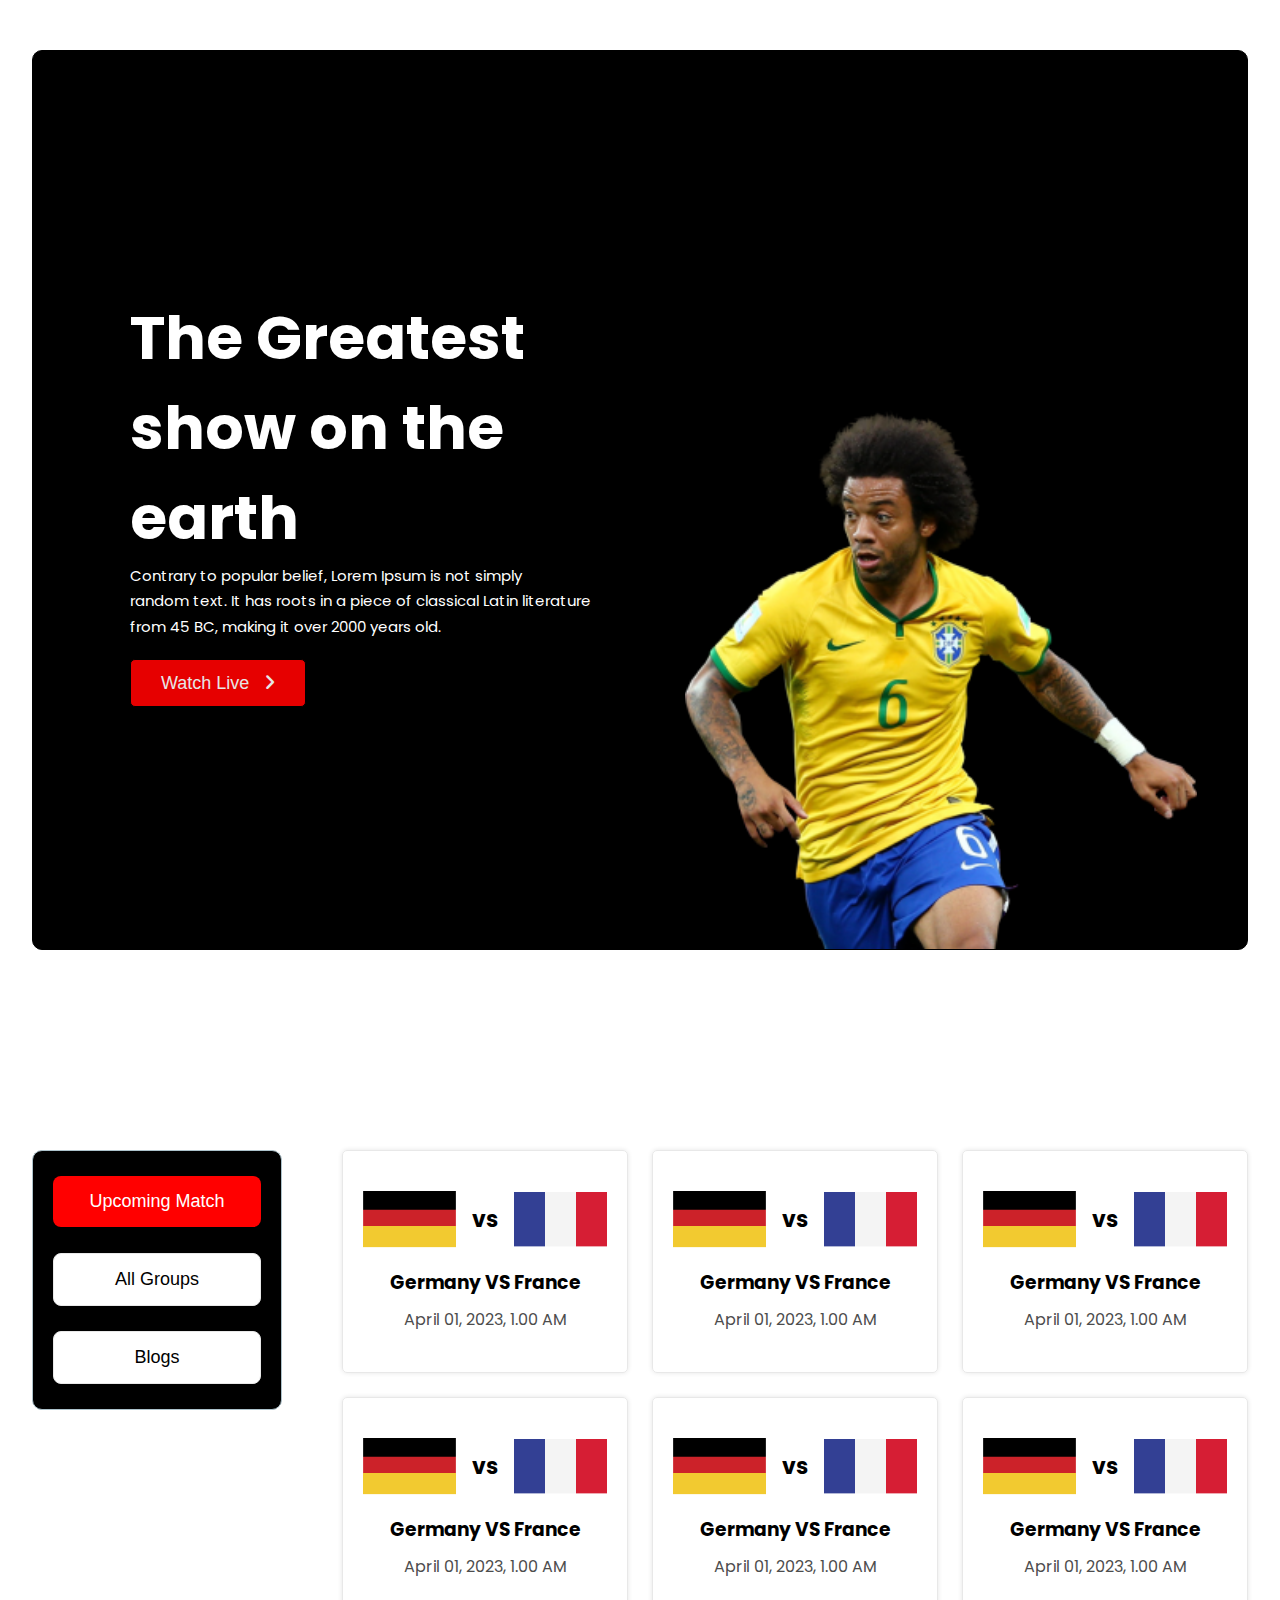
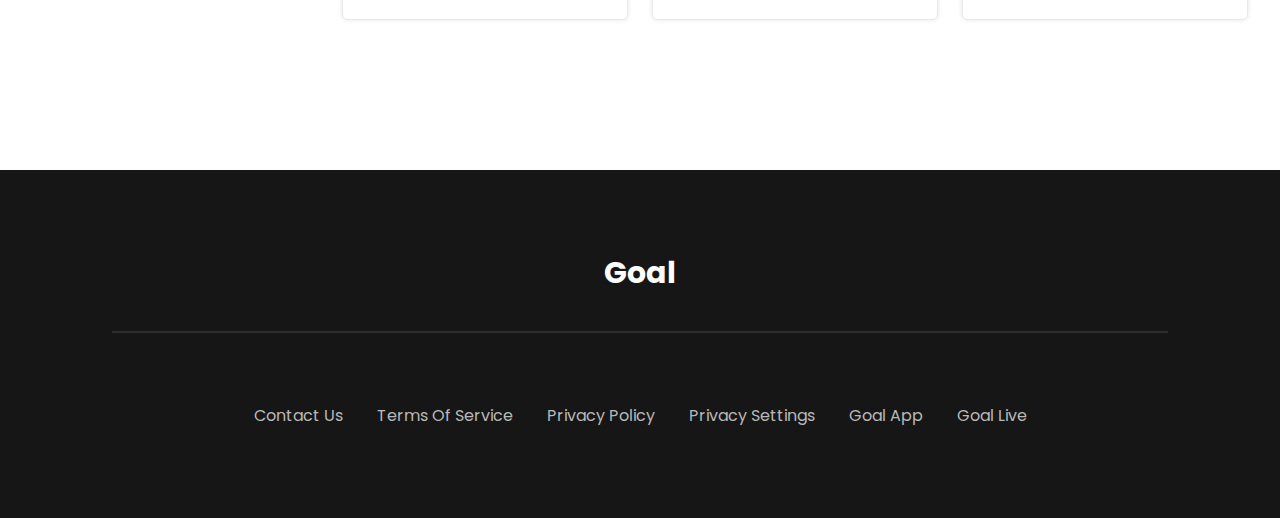
==== upcoming.html @ 45f0592b "tab and mobile responsive" ====
<!DOCTYPE html>
<html lang="en">
<head>
    <meta charset="UTF-8">
    <meta http-equiv="X-UA-Compatible" content="IE=edge">
    <meta name="viewport" content="width=device-width, initial-scale=1.0">
    <title>world-cup</title>
    <!-- font-awesome -->
    <link rel="stylesheet" href="https://cdnjs.cloudflare.com/ajax/libs/font-awesome/6.1.1/css/all.min.css">

    <!-- css file  -->
    <link rel="stylesheet" href="css/style.css">

</head>
<body>
    <!--header-->
    <header class="header">
        <div class="container">
            <div class="header-banner">
                <div class="banner-content">
                    <h1>The Greatest<br> show on the<br> earth</h1>
                    <p>Contrary to popular belief, Lorem Ipsum is not simply<br>  random text. It has roots in a piece of classical Latin literature<br> from 45 BC, making it over 2000 years old.</p>
                    <button><a href="#">watch live <i class="fa fa-angle-right"></i></a></button>
                </div>
                <div class="banner-image">
                    <img src="images/Banner Image.png" alt="banner-image">
                </div>
            </div>
        </div>
    </header>


    <main>
        <div class="container">
            <section class="update-news">
                <div class="short-menu">
                    <a href="upcoming.html"><button id="up" class="active">upcoming match</button></a>
                    <button>all groups</button>
                    <a href="index.html"><button> blogs</button></a>
                </div>
                <div class="upcoming-match">
                    <div class="match">
                        <div class="match-info">
                            <img src="images/germany Flag.png" alt="">
                            <h4>vs</h4>
                            <img src="images/Flag.png" alt="">
                        </div>
                        <h3>Germany VS France </h3>
                        <p>April 01, 2023, 1.00 AM</p>
                    </div>
                    <div class="match">
                        <div class="match-info">
                            <img src="images/germany Flag.png" alt="">
                            <h4>vs</h4>
                            <img src="images/Flag.png" alt="">
                        </div>
                        <h3>Germany VS France </h3>
                        <p>April 01, 2023, 1.00 AM</p>
                    </div>
                    <div class="match">
                        <div class="match-info">
                            <img src="images/germany Flag.png" alt="">
                            <h4>vs</h4>
                            <img src="images/Flag.png" alt="">
                        </div>
                        <h3>Germany VS France </h3>
                        <p>April 01, 2023, 1.00 AM</p>
                    </div>
                    <div class="match">
                        <div class="match-info">
                            <img src="images/germany Flag.png" alt="">
                            <h4>vs</h4>
                            <img src="images/Flag.png" alt="">
                        </div>
                        <h3>Germany VS France </h3>
                        <p>April 01, 2023, 1.00 AM</p>
                    </div>
                    <div class="match">
                        <div class="match-info">
                            <img src="images/germany Flag.png" alt="">
                            <h4>vs</h4>
                            <img src="images/Flag.png" alt="">
                        </div>
                        <h3>Germany VS France </h3>
                        <p>April 01, 2023, 1.00 AM</p>
                    </div>
                    <div class="match">
                        <div class="match-info">
                            <img src="images/germany Flag.png" alt="">
                            <h4>vs</h4>
                            <img src="images/Flag.png" alt="">
                        </div>
                        <h3>Germany VS France </h3>
                        <p>April 01, 2023, 1.00 AM</p>
                    </div>
                </div>
            </section>
        </div>
    </main>

    <!--footer-->
    <footer class="footer">
        <div class="container">
            <h4>Goal</h4>
            <hr>
            <div class="footer-nav">
                <nav>
                    <ul>
                        <li><a href="#">Contact Us</a></li>
                        <li><a href="#">Terms of service</a></li>
                        <li><a href="#">privacy policy</a></li>
                        <li><a href="#">privacy settings</a></li>
                        <li><a href="#">goal app</a></li>
                        <li><a href="#">goal live</a></li>
                    </ul>
                </nav>
            </div>
        </div>
    </footer>
</body>
</html>
---- css/style.css ----
/*==========================
    Google Fonts Poppins
================================*/
@import url('https://fonts.googleapis.com/css2?family=Exo+2:wght@400;500;600;700&family=Inter:wght@400;600;700&family=Oswald:wght@400;600;700&family=Poppins:wght@400;500;600&display=swap');



/* =====================
    Website map
    1. header
       * .header-container
        1.1 .navigation
            1. .logo
            2. .navbar

        1.2 .header-banner
            1. .banner-content
            2. .banner-image
    2. main
        2.1 company-logo
            1. logos

        2.2 electric-device
            1. collection-title
            2. devices
        2.3 feature-product
            1 .product-container
            2. .product-image
            3. .product-content
    3. footer
        1. container
         2.social-icons
===========================*/



/* ================================
    Typography
===================================*/
*{
    margin:0;
    padding:0;
    box-sizing:border-box;
    transition:all .2s linear;
    text-decoration:none;
    list-style:none;
}
ul {
    list-style:none;
}
body {
    font-family:"Poppins", sans-serif;
    width:100%;
}
/* ================================
    common class
===================================*/
.container {
    width:95%;
    margin:auto;
}

/* ================================
  division style
===================================*/
.header {
    padding:50px 0;
}
.header-banner {
    border:1px solid black;
    display:flex;
    justify-content:space-between;
    background:black;
    color:white;
    border-radius:10px;
    align-items:center;
    position:relative;
    overflow:hidden;
    height:100vh;
}
.banner-content {
   margin-left:8%;
}
.banner-content h1 {
    font-size:60px;
}
.banner-content p {
    font-size:15px;
    font-weight:normal;
    font-style:noral;
    line-height:1.7em;
}
.banner-content button {
    height:3rem;
    width:11rem;
    outline:none;
    border:none;
    background:red;
    margin-top:20px;
    border-radius:5px;
    opacity:.9;
    border:1px solid black;
    transition:1s;
}
.banner-content button:hover {
    box-shadow:inset 30rem 0 0 white;
    border:1px solid white;
    background:transparent;
}
.banner-content button:hover a {
    color:black;
}
.banner-content button a {
    color:white;
    text-transform:capitalize;
    font-size:18px;
}
.banner-content button a i {
    margin-left:10px;
}
.banner-image {
}
.banner-image img {
    width: 40vw;
    position:absolute;
    bottom:0;right:50px;

}


/* blogs */
main .container {
    padding:100px 0;
}
.update-news {
    display:flex;
    justify-content:space-between;
    margin:50px 0;
}
.short-menu {
    border:1px solid #ADC2CB;
    background:black;
    display:flex;
    flex-flow:column;
    align-items:center;
    justify-content:space-evenly;
    height:260px;
    padding:0 20px;
    border-radius:10px;
    margin-right:20px;
}
.short-menu button {
    border:1px solid #E8E8E8;
    outline:none;
    font-size:18px;
    border-radius:8px;
    padding:15px 30px;
    width:13rem;
    text-transform:capitalize;
    background:white;
    cursor:pointer;
}
.short-menu button:hover {
    box-shadow:inset 30rem 0 0 red;
    color:white;
}
.short-menu button.active {
    background:red;
    color:white;
    border:none;
}
.blogs {
    display:grid;
    grid-template-columns:repeat(3, 1fr);
    grid-gap:24px;
}
.viewall {
    text-align:center;
    display:none;
}
.viewall button{
    font-size:18px;
    outline:none;
    border:none;
    background:red;
    padding:15px 20px;
    color:white;
    border-radius:5px;
    width:10rem;
    text-transform:capitalize;
}
.blog {
    box-shadow:0 0 5px rgba(0,0,0,.1);
    border-radius:5px;
    border:1px solid #E8E8E8;
}
.blog img {
    width:100%;
    height:auto;
}
.blog-content {
    padding-left:20px;
    padding-bottom:20px;
}
.blog button {
    padding:4px 16px;
    background:transparent;
    border:1px solid black;
    border-radius:3px;
    text-transform:capitalize;
    margin:15px 0 0 0;
    font-size:16px;
    cursor:pointer;
}
.blog p {
    font-size:15px;
    margin:20px 0;
}
.blog span {
    margin-right:30px;
}
.blog span i {
    font-size:20px;
    color: rgba(22, 22, 22, 0.7);
}
.blog span {
    font-size:16px;
    color: rgba(22, 22, 22, 0.7);
}

/* footer */
.footer {
    background:#161616;
}
.footer .container {
    padding:80px;
    text-align:center;
}
.footer h4 {
    color:white;
    font-size:30px;
}
.footer hr {
    margin-top:35px;
    border: 1px solid rgba(255, 255, 255, 0.1);
}
.footer ul {
    margin-top:70px;
}
.footer ul li{
    display:inline-block;
    margin-bottom:10px;
}
.footer ul li a{
    color:#B9B9B9;
    font-size:16px;
    margin:0 15px;
    text-transform:capitalize;
}

/* ==============
    upcoming
======================= */
.upcoming-match {
    display:grid;
    grid-template-columns:repeat(3, 1fr);
    grid-gap:24px;
}
.match {
    box-shadow:0 0 5px rgba(0,0,0,.1);
    border-radius:5px;
    border:1px solid #E8E8E8;
    display:flex;
    flex-flow:column;
    align-items:center;
    justify-content:center;
    text-align:center;
    padding:40px 20px;
}
.match h3 {
    margin:20px 0 10px 0;
}
.match p {
    font-size:16px;
    color:#4D4D4D;
}
.match .match-info {    
    display:flex;
    align-items:center;
    justify-content:space-between;
    width:100%;
}
.match .match-info h4 {
    font-size:22px;
    margin:0 15px;
}
.match img {
    width:100%;
}



@media (max-width:768px){
    .update-news {
        flex-flow:column !important;
    }
    .short-menu {
        flex-flow:row;
        height:auto;
        background:transparent;
        border:0;
        margin:0;
        justify-content:space-between;
        padding:0;
    }
    .blogs {
        grid-template-columns:repeat(2, 1fr);
    }
    .hide-blog {
        display:none;
    }
    .viewall {
        display:block;
    }
    .footer ul li{
        margin-bottom:20px;
    }
    .upcoming-match {
        grid-template-columns:1fr 1fr;
    }
    .short-menu {
        margin:20px 0;
    }
    .short-menu button {
        font-size:13px;
        width:10rem;
    }
}

@media (max-width:480px) {
    .short-menu {
        flex-flow:column;
    }
    .short-menu button {
        margin:10px 0;
    }
    .short-menu button#up{
        width:13rem;
    }
    .short-menu button:nth-child(2){
        width:10rem;
    }
    .short-menu button:last-child {
        width:10rem;
    }
    .blogs {
        grid-template-columns:repeat(1, 1fr);
    }
    .hide-blog {
        display:block;
    }
    .viewall {
        display:none;
    }
    .footer ul li{
        display:block;
    }
    .upcoming-match {
        grid-template-columns:1fr;
    }
}
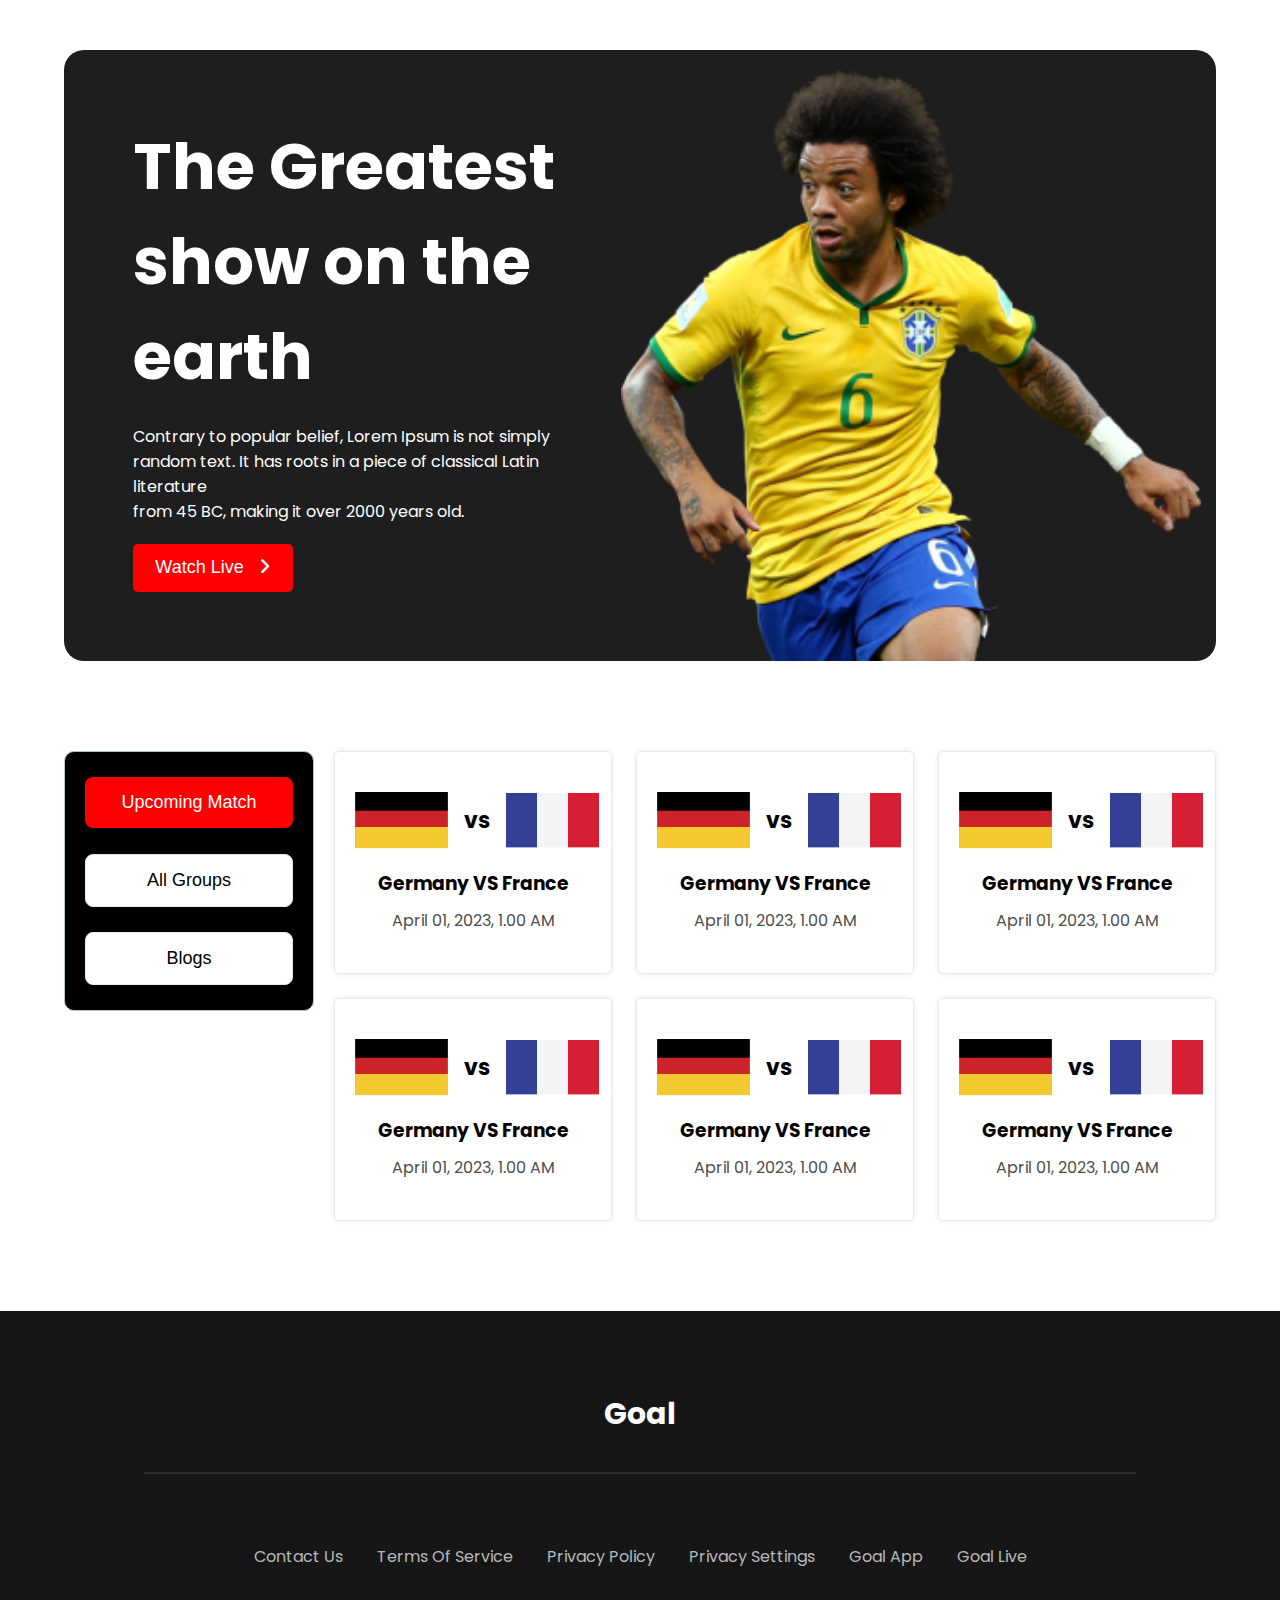
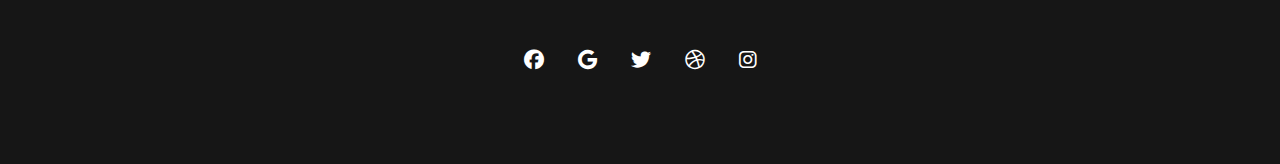
==== commit 27c60afe: "full responsive complete" ====
--- a/upcoming.html
+++ b/upcoming.html
@@ -16,15 +16,13 @@
     <!--header-->
     <header class="header">
         <div class="container">
-            <div class="header-banner">
-                <div class="banner-content">
-                    <h1>The Greatest<br> show on the<br> earth</h1>
-                    <p>Contrary to popular belief, Lorem Ipsum is not simply<br>  random text. It has roots in a piece of classical Latin literature<br> from 45 BC, making it over 2000 years old.</p>
-                    <button><a href="#">watch live <i class="fa fa-angle-right"></i></a></button>
-                </div>
-                <div class="banner-image">
-                    <img src="images/Banner Image.png" alt="banner-image">
-                </div>
+            <div class="banner-content">
+                <h1>The Greatest<br> show on the<br> earth</h1>
+                <p>Contrary to popular belief, Lorem Ipsum is not simply<br>  random text. It has roots in a piece of classical Latin literature<br> from 45 BC, making it over 2000 years old.</p>
+                <button><a href="#">watch live <i class="fa fa-angle-right"></i></a></button>
+            </div>
+            <div class="banner-image">
+                <img src="images/Banner Image.png" alt="banner-image">
             </div>
         </div>
     </header>
@@ -113,6 +111,13 @@
                         <li><a href="#">goal app</a></li>
                         <li><a href="#">goal live</a></li>
                     </ul>
+                    <ul class="social-link">
+                        <li><a target="_blank" href="http://www.facebook.com"><i class="fa-brands fa-facebook"></i></a></li>
+                        <li><a target="_blank" href="http://www.google.com"><i class="fa-brands fa-google"></i></a></li>
+                        <li><a target="_blank" href="http://www.twitter.com"><i class="fa-brands fa-twitter"></i></a></li>
+                        <li><a target="_blank" href="http://www.dribbble.com"><i class="fa-brands fa-dribbble"></i></a></li>
+                        <li><a target="_blank" href="http://www.instagram.com"><i class="fa-brands fa-instagram"></i></a></li>
+                    </ul>
                 </nav>
             </div>
         </div>
--- a/css/style.css
+++ b/css/style.css
@@ -56,81 +56,66 @@
     common class
 ===================================*/
 .container {
-    width:95%;
+    width:90%;
     margin:auto;
 }
 
 /* ================================
   division style
-===================================*/
-.header {
-    padding:50px 0;
-}
-.header-banner {
-    border:1px solid black;
-    display:flex;
-    justify-content:space-between;
-    background:black;
-    color:white;
-    border-radius:10px;
-    align-items:center;
-    position:relative;
+=========================== */
+/* header */
+header{
+    margin-top:50px;
+}
+header .container {
+    width:90%;
+    background:#1E1E1E;
+    color:white;
+    display:grid;
+    grid-template-columns:1fr 1fr;
     overflow:hidden;
-    height:100vh;
+    border-radius:20px;
 }
 .banner-content {
-   margin-left:8%;
+    margin:12%;
+}
+.banner-content p {
+    margin:20px 0;
+}
+.banner-image {
+    display: flex;
+    height: 100%;
+    justify-content: center;
+    margin-top:3%;
+    margin-right:5%;
 }
 .banner-content h1 {
-    font-size:60px;
-}
-.banner-content p {
-    font-size:15px;
-    font-weight:normal;
-    font-style:noral;
-    line-height:1.7em;
+    font-size:5vw;
+    
 }
 .banner-content button {
-    height:3rem;
-    width:11rem;
-    outline:none;
-    border:none;
-    background:red;
-    margin-top:20px;
-    border-radius:5px;
-    opacity:.9;
-    border:1px solid black;
-    transition:1s;
-}
-.banner-content button:hover {
-    box-shadow:inset 30rem 0 0 white;
-    border:1px solid white;
-    background:transparent;
-}
-.banner-content button:hover a {
-    color:black;
-}
-.banner-content button a {
-    color:white;
-    text-transform:capitalize;
-    font-size:18px;
-}
-.banner-content button a i {
-    margin-left:10px;
-}
-.banner-image {
-}
-.banner-image img {
-    width: 40vw;
-    position:absolute;
-    bottom:0;right:50px;
-
+    border: 0;
+    outline: none;
+    background: red;
+    padding: 10px 20px;
+    width: 10rem;
+    height: 3rem;
+    font-size: 18px;
+    color: white;
+    text-transform: capitalize;
+    border-radius: 5px;
+}
+.banner-content a {
+    color:white;
+}
+.banner-content i {
+    margin-left: 10px;
 }
 
 
 /* blogs */
 main .container {
-    padding:100px 0;
+    padding:40px 0;
 }
 .update-news {
     display:flex;
@@ -257,6 +242,13 @@
     margin:0 15px;
     text-transform:capitalize;
 }
+.footer i {
+    color:white;
+    font-size:20px;
+}
+.footer a i:hover {
+    color:blue;
+}
 
 /* ==============
     upcoming
@@ -298,7 +290,17 @@
     width:100%;
 }
 
-
+@media all and (max-width:1040px){
+    .blogs {
+        grid-template-columns:repeat(2, 1fr);
+    }
+    .hide-blog {
+        display:none;
+    }
+    .upcoming-match {
+        grid-template-columns:1fr 1fr;
+    }
+}
 
 @media (max-width:768px){
     .update-news {
@@ -336,8 +338,27 @@
         width:10rem;
     }
 }
-
-@media (max-width:480px) {
+@media (max-width:767px) {
+    header .container {
+        grid-template-columns:1fr;
+        justify-content:center;
+        align-items:center;
+    }
+    .banner-content br {
+        display:none;
+    }
+    .banner-content {
+        text-align:center;
+    }
+    .banner-content p {
+        margin:20px;
+        font-size:14px;
+    }
+    .banner-image img {
+        width:auto;
+    }
+}
+@media (max-width:480px){
     .short-menu {
         flex-flow:column;
     }
@@ -365,7 +386,19 @@
     .footer ul li{
         display:block;
     }
+    .footer ul.social-link li {
+        display:inline-block;
+    }
+    .footer ul.social-link li a{
+        margin:3px;
+    }
     .upcoming-match {
         grid-template-columns:1fr;
     }
+    .banner-content h1 {
+        font-size:22px;
+    }
+    .banner-image img{
+        max-width:95%;
+    }
 }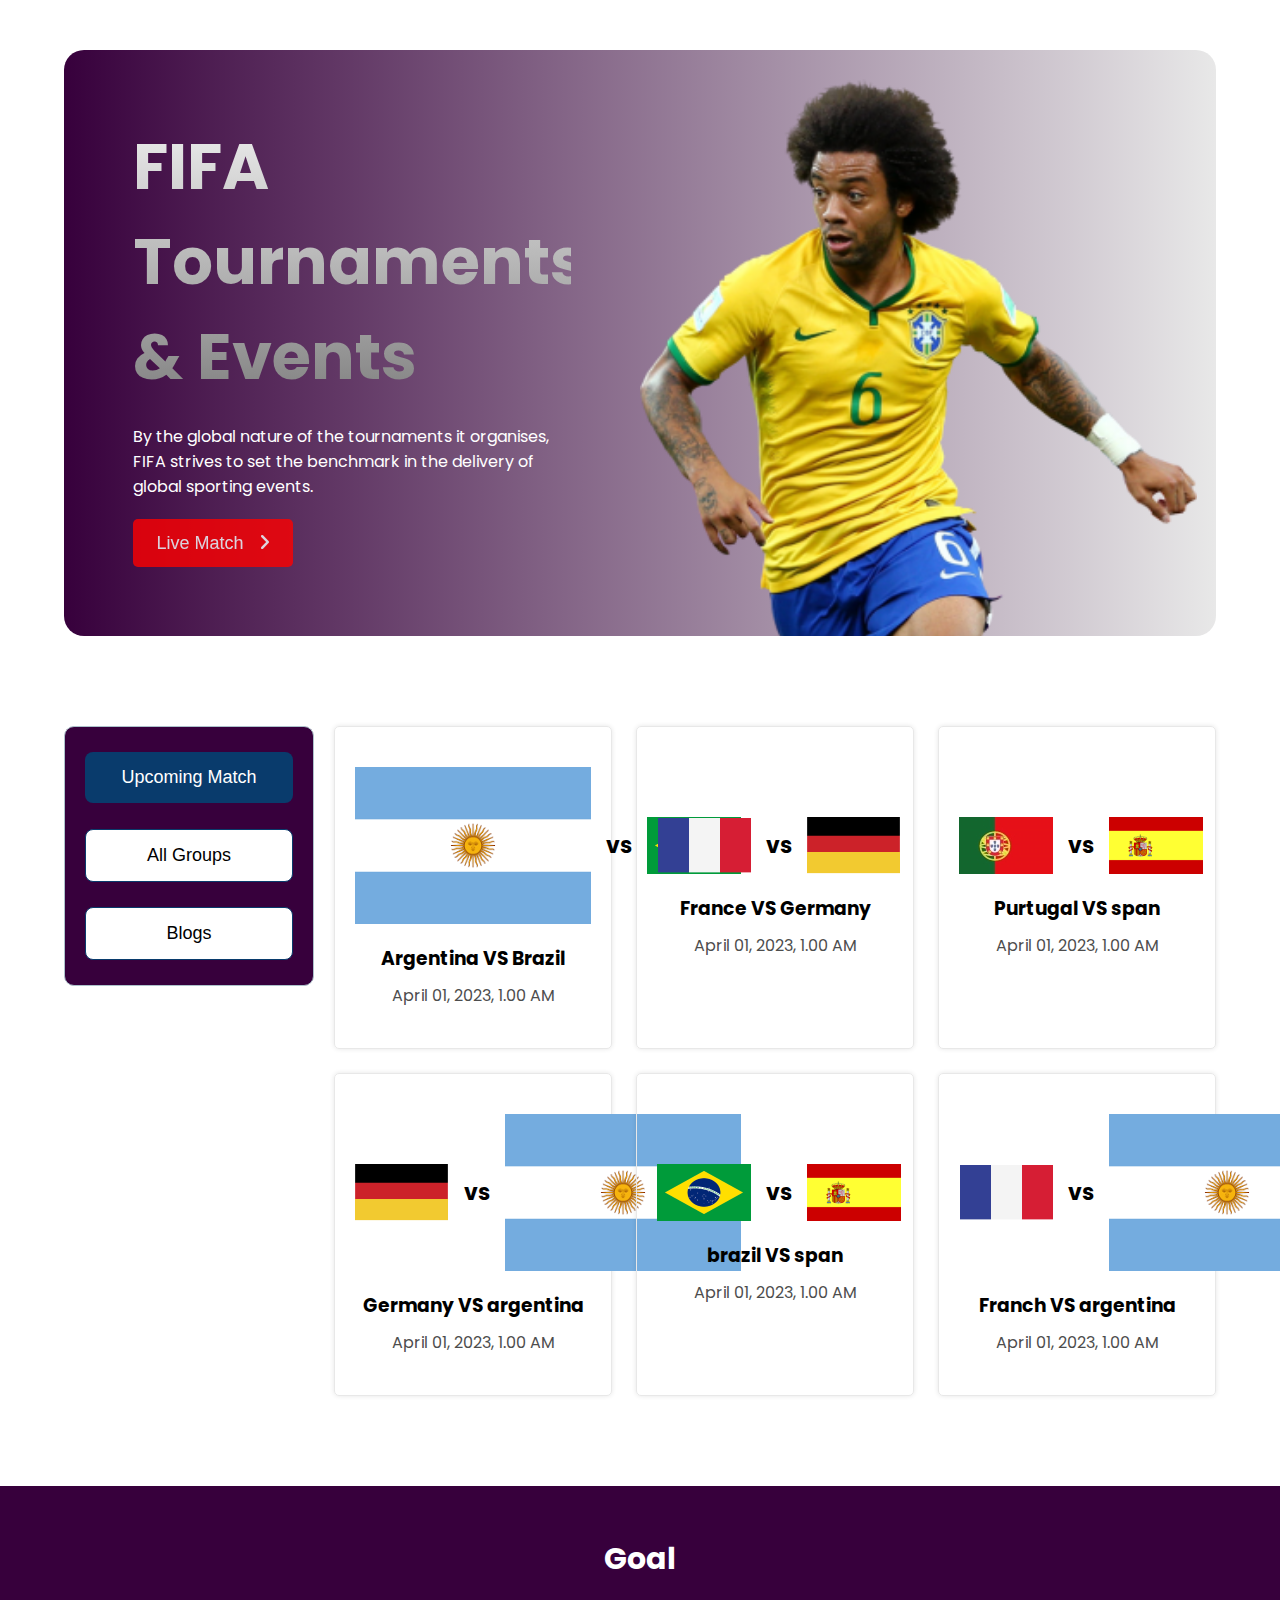
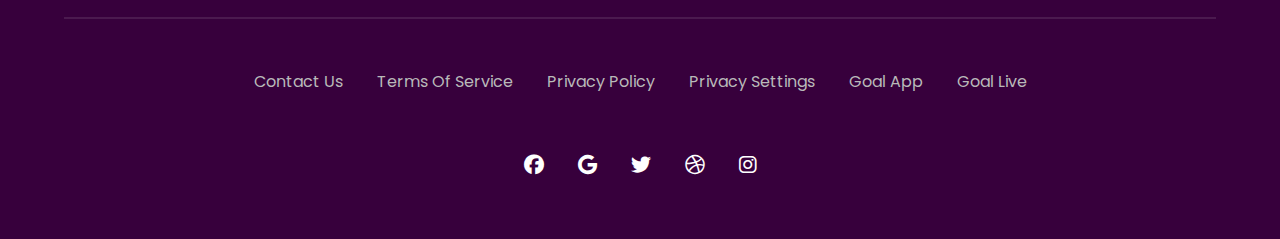
==== commit 5fcd4c49: "fully responsive for all device" ====
--- a/upcoming.html
+++ b/upcoming.html
@@ -5,6 +5,10 @@
     <meta http-equiv="X-UA-Compatible" content="IE=edge">
     <meta name="viewport" content="width=device-width, initial-scale=1.0">
     <title>world-cup</title>
+    
+    <!-- favicon -->
+    <link rel="shortcut icon" href="images/favicon.ico" type="image/x-icon">
+
     <!-- font-awesome -->
     <link rel="stylesheet" href="https://cdnjs.cloudflare.com/ajax/libs/font-awesome/6.1.1/css/all.min.css">
 
@@ -13,94 +17,103 @@
 
 </head>
 <body>
-    <!--header-->
+    <!-- header Start -->
     <header class="header">
         <div class="container">
             <div class="banner-content">
-                <h1>The Greatest<br> show on the<br> earth</h1>
-                <p>Contrary to popular belief, Lorem Ipsum is not simply<br>  random text. It has roots in a piece of classical Latin literature<br> from 45 BC, making it over 2000 years old.</p>
-                <button><a href="#">watch live <i class="fa fa-angle-right"></i></a></button>
+                <h1>FIFA Tournaments & Events</h1>
+                <p>By the global nature of the tournaments it organises, FIFA strives to set the benchmark in the delivery of global sporting events.</p>
+                <button><a href="#">Live Match <i class="fa fa-angle-right"></i></a></button>
             </div>
             <div class="banner-image">
                 <img src="images/Banner Image.png" alt="banner-image">
             </div>
         </div>
     </header>
+    <!-- header End -->
+    
 
-
+    <!-- Main section Start -->
     <main>
         <div class="container">
             <section class="update-news">
+
+                <!-- Side Menu --->
                 <div class="short-menu">
                     <a href="upcoming.html"><button id="up" class="active">upcoming match</button></a>
                     <button>all groups</button>
                     <a href="index.html"><button> blogs</button></a>
                 </div>
+
+                <!-- Upcoming Match --->
                 <div class="upcoming-match">
                     <div class="match">
                         <div class="match-info">
-                            <img src="images/germany Flag.png" alt="">
+                            <img src="images/argentina.png" alt="">
                             <h4>vs</h4>
-                            <img src="images/Flag.png" alt="">
+                            <img src="images/brazil.png" alt="">
                         </div>
-                        <h3>Germany VS France </h3>
+                        <h3>Argentina VS Brazil </h3>
                         <p>April 01, 2023, 1.00 AM</p>
                     </div>
                     <div class="match">
                         <div class="match-info">
-                            <img src="images/germany Flag.png" alt="">
+                            <img src="images/franch.png" alt="">
                             <h4>vs</h4>
-                            <img src="images/Flag.png" alt="">
+                            <img src="images/germany.png" alt="">
                         </div>
-                        <h3>Germany VS France </h3>
+                        <h3> France VS Germany  </h3>
                         <p>April 01, 2023, 1.00 AM</p>
                     </div>
                     <div class="match">
                         <div class="match-info">
-                            <img src="images/germany Flag.png" alt="">
+                            <img src="images/purtugal.jpg" alt="">
                             <h4>vs</h4>
-                            <img src="images/Flag.png" alt="">
+                            <img src="images/span.png" alt="">
                         </div>
-                        <h3>Germany VS France </h3>
+                        <h3>Purtugal VS span </h3>
                         <p>April 01, 2023, 1.00 AM</p>
                     </div>
                     <div class="match">
                         <div class="match-info">
-                            <img src="images/germany Flag.png" alt="">
+                            <img src="images/germany.png" alt="">
                             <h4>vs</h4>
-                            <img src="images/Flag.png" alt="">
+                            <img src="images/argentina.png" alt="">
                         </div>
-                        <h3>Germany VS France </h3>
+                        <h3>Germany VS argentina</h3>
                         <p>April 01, 2023, 1.00 AM</p>
                     </div>
                     <div class="match">
                         <div class="match-info">
-                            <img src="images/germany Flag.png" alt="">
+                            <img src="images/brazil.png" alt="">
                             <h4>vs</h4>
-                            <img src="images/Flag.png" alt="">
+                            <img src="images/span.png" alt="">
                         </div>
-                        <h3>Germany VS France </h3>
+                        <h3>brazil VS span </h3>
                         <p>April 01, 2023, 1.00 AM</p>
                     </div>
                     <div class="match">
                         <div class="match-info">
-                            <img src="images/germany Flag.png" alt="">
+                            <img src="images/franch.png" alt="">
                             <h4>vs</h4>
-                            <img src="images/Flag.png" alt="">
+                            <img src="images/argentina.png" alt="">
                         </div>
-                        <h3>Germany VS France </h3>
+                        <h3>Franch VS argentina </h3>
                         <p>April 01, 2023, 1.00 AM</p>
                     </div>
                 </div>
             </section>
         </div>
     </main>
+    <!-- Main section End -->
 
-    <!--footer-->
+    <!--footer Start-->
     <footer class="footer">
         <div class="container">
             <h4>Goal</h4>
             <hr>
+
+             <!-- Footer Nav -->
             <div class="footer-nav">
                 <nav>
                     <ul>
@@ -111,6 +124,8 @@
                         <li><a href="#">goal app</a></li>
                         <li><a href="#">goal live</a></li>
                     </ul>
+
+                     <!-- Social icons -->
                     <ul class="social-link">
                         <li><a target="_blank" href="http://www.facebook.com"><i class="fa-brands fa-facebook"></i></a></li>
                         <li><a target="_blank" href="http://www.google.com"><i class="fa-brands fa-google"></i></a></li>
@@ -122,5 +137,6 @@
             </div>
         </div>
     </footer>
+    <!-- footer End -->
 </body>
 </html> --- a/css/style.css
+++ b/css/style.css
@@ -2,35 +2,6 @@
     Google Fonts Poppins
 ================================*/
 @import url('https://fonts.googleapis.com/css2?family=Exo+2:wght@400;500;600;700&family=Inter:wght@400;600;700&family=Oswald:wght@400;600;700&family=Poppins:wght@400;500;600&display=swap');
-
-
-
-/* =====================
-    Website map
-    1. header
-       * .header-container
-        1.1 .navigation
-            1. .logo
-            2. .navbar
-
-        1.2 .header-banner
-            1. .banner-content
-            2. .banner-image
-    2. main
-        2.1 company-logo
-            1. logos
-
-        2.2 electric-device
-            1. collection-title
-            2. devices
-        2.3 feature-product
-            1 .product-container
-            2. .product-image
-            3. .product-content
-    3. footer
-        1. container
-         2.social-icons
-===========================*/
 
 
 
@@ -63,13 +34,14 @@
 /* ================================
   division style
 =========================== */
+
 /* header */
 header{
     margin-top:50px;
 }
 header .container {
     width:90%;
-    background:#1E1E1E;
+    background:linear-gradient(to left ,rgba(0,0,0,0.09), #37003C);
     color:white;
     display:grid;
     grid-template-columns:1fr 1fr;
@@ -78,6 +50,8 @@
 }
 .banner-content {
     margin:12%;
+    animation:sliding-bottom .5s linear;
+    animation-delay:.2s;
 }
 .banner-content p {
     margin:20px 0;
@@ -85,12 +59,17 @@
 .banner-image {
     display: flex;
     height: 100%;
-    justify-content: center;
-    margin-top:3%;
+    justify-content: space-evenly;
+    margin-top:5%;
     margin-right:5%;
+    animation:sliding-bottom .5s linear;
+    animation-delay:.2s;
 }
 .banner-content h1 {
     font-size:5vw;
+    background: -webkit-linear-gradient(#eee, gray);
+    -webkit-background-clip: text;
+    -webkit-text-fill-color: transparent;
     
 }
 .banner-content button {
@@ -104,6 +83,12 @@
     color: white;
     text-transform: capitalize;
     border-radius: 5px;
+    opacity:.8;
+    transition:1s;
+    cursor:pointer;
+}
+.banner-content button:hover {
+    box-shadow:inset 30rem 0 0 #093B6C;
 }
 .banner-content a {
     color:white;
@@ -111,6 +96,22 @@
 .banner-content i {
     margin-left: 10px;
 }
+
+/* =============================
+    Animation
+=========================================== */
+@keyframes sliding-bottom {
+    from {
+        transform:translateY(-150%);
+    }
+    to {
+        transform:translate(0);
+    }
+}
+
+
+
+
 
 
 /* blogs */
@@ -124,7 +125,7 @@
 }
 .short-menu {
     border:1px solid #ADC2CB;
-    background:black;
+    background:#37003C;
     display:flex;
     flex-flow:column;
     align-items:center;
@@ -135,7 +136,7 @@
     margin-right:20px;
 }
 .short-menu button {
-    border:1px solid #E8E8E8;
+    border:1px solid #093B6C;
     outline:none;
     font-size:18px;
     border-radius:8px;
@@ -146,11 +147,11 @@
     cursor:pointer;
 }
 .short-menu button:hover {
-    box-shadow:inset 30rem 0 0 red;
+    box-shadow:inset 30rem 0 0 #093B6C;
     color:white;
 }
 .short-menu button.active {
-    background:red;
+    background: #093B6C;
     color:white;
     border:none;
 }
@@ -178,6 +179,8 @@
     box-shadow:0 0 5px rgba(0,0,0,.1);
     border-radius:5px;
     border:1px solid #E8E8E8;
+    animation:sliding-bottom .5s linear;
+    animation-delay:.2s;
 }
 .blog img {
     width:100%;
@@ -213,12 +216,13 @@
     color: rgba(22, 22, 22, 0.7);
 }
 
+
 /* footer */
 .footer {
-    background:#161616;
+    background:#37003C;
 }
 .footer .container {
-    padding:80px;
+    padding:50px 0;
     text-align:center;
 }
 .footer h4 {
@@ -230,7 +234,7 @@
     border: 1px solid rgba(255, 255, 255, 0.1);
 }
 .footer ul {
-    margin-top:70px;
+    margin-top:50px;
 }
 .footer ul li{
     display:inline-block;
@@ -268,9 +272,12 @@
     justify-content:center;
     text-align:center;
     padding:40px 20px;
+    animation:sliding-bottom .5s linear;
+    animation-delay:.2s;
 }
 .match h3 {
     margin:20px 0 10px 0;
+    
 }
 .match p {
     font-size:16px;
@@ -290,6 +297,10 @@
     width:100%;
 }
 
+
+/* =================================
+    media quary for 1040px
+========================================= */
 @media all and (max-width:1040px){
     .blogs {
         grid-template-columns:repeat(2, 1fr);
@@ -302,6 +313,10 @@
     }
 }
 
+
+/* =================================
+    media quary for 768px Tab View
+========================================= */
 @media (max-width:768px){
     .update-news {
         flex-flow:column !important;
@@ -337,15 +352,23 @@
         font-size:13px;
         width:10rem;
     }
-}
+    .footer .container {
+        padding:50px 0;
+    }
+    .footer ul {
+        margin-top:30px;
+    }
+}
+
+/* =================================
+    media quary for 767px tab View
+========================================= */
 @media (max-width:767px) {
     header .container {
         grid-template-columns:1fr;
         justify-content:center;
         align-items:center;
-    }
-    .banner-content br {
-        display:none;
+        background:linear-gradient(to top, rgba(0,0,0,0.09), #37003C);
     }
     .banner-content {
         text-align:center;
@@ -354,11 +377,37 @@
         margin:20px;
         font-size:14px;
     }
+    .banner-image {
+        justify-content:center;
+        margin:0;
+        animation:sliding-left .8s linear;
+    }
     .banner-image img {
         width:auto;
     }
 }
+/* animation */
+@keyframes sliding-left {
+    from {
+        transform:translateX(-150%);
+    }
+    to {
+        transform:translate(0);
+    }
+}
+
+
+
+/* =================================
+    media quary for 480px mobile View
+========================================= */
 @media (max-width:480px){
+    .banner-content h1 {
+        font-size:22px;
+    }
+    .banner-image img{
+        max-width:95%;
+    }
     .short-menu {
         flex-flow:column;
     }
@@ -380,6 +429,9 @@
     .hide-blog {
         display:block;
     }
+    .upcoming-match {
+        grid-template-columns:1fr;
+    }
     .viewall {
         display:none;
     }
@@ -389,16 +441,9 @@
     .footer ul.social-link li {
         display:inline-block;
     }
-    .footer ul.social-link li a{
-        margin:3px;
-    }
-    .upcoming-match {
-        grid-template-columns:1fr;
-    }
-    .banner-content h1 {
-        font-size:22px;
-    }
-    .banner-image img{
-        max-width:95%;
-    }
-}+}
+
+
+/* =============================
+    End stylesheet
+======================================== */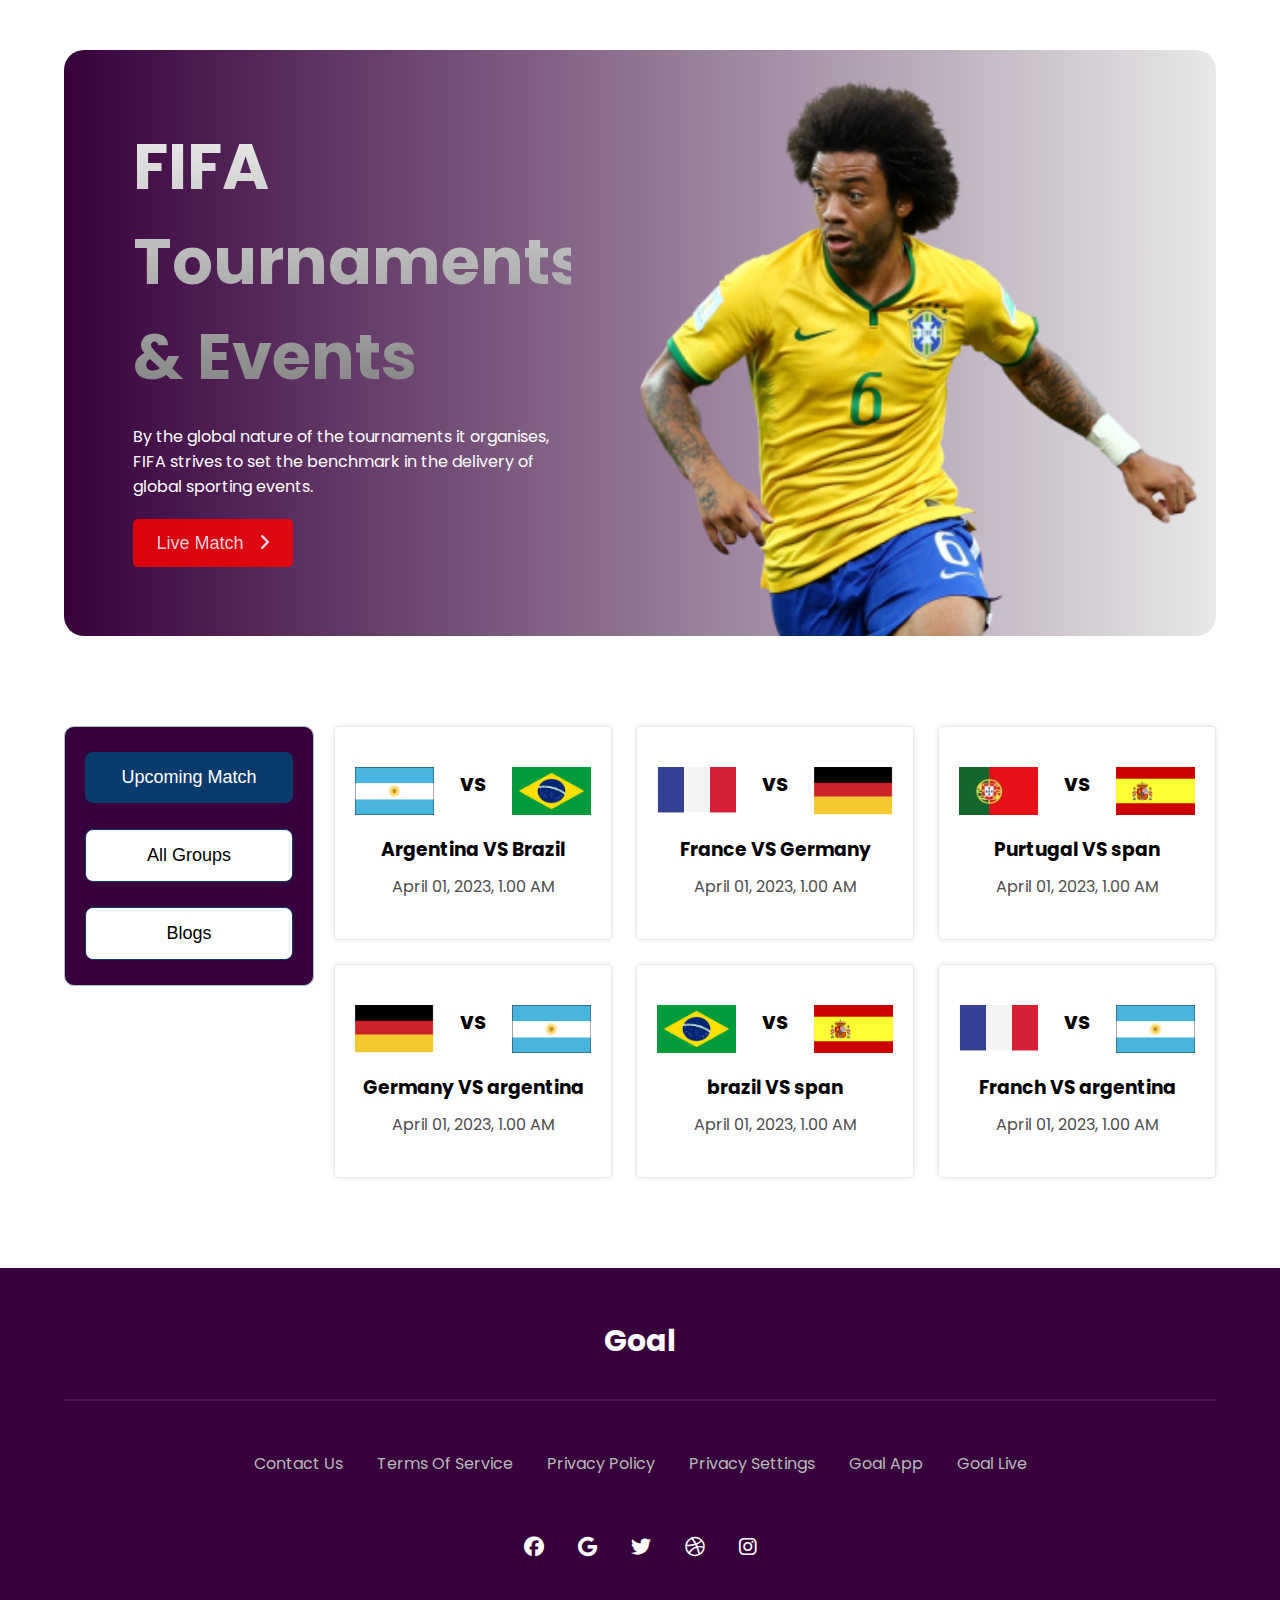
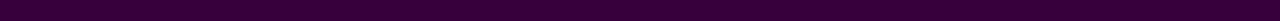
==== commit 90033f1b: "final push" ====
--- a/upcoming.html
+++ b/upcoming.html
@@ -4,7 +4,7 @@
     <meta charset="UTF-8">
     <meta http-equiv="X-UA-Compatible" content="IE=edge">
     <meta name="viewport" content="width=device-width, initial-scale=1.0">
-    <title>world-cup</title>
+    <title>One Football</title>
     
     <!-- favicon -->
     <link rel="shortcut icon" href="images/favicon.ico" type="image/x-icon">
--- a/css/style.css
+++ b/css/style.css
@@ -187,8 +187,7 @@
     height:auto;
 }
 .blog-content {
-    padding-left:20px;
-    padding-bottom:20px;
+    padding:20px;
 }
 .blog button {
     padding:4px 16px;
@@ -284,10 +283,8 @@
     color:#4D4D4D;
 }
 .match .match-info {    
-    display:flex;
-    align-items:center;
-    justify-content:space-between;
-    width:100%;
+    display:grid;
+    grid-template-columns:repeat(3, 1fr);
 }
 .match .match-info h4 {
     font-size:22px;
